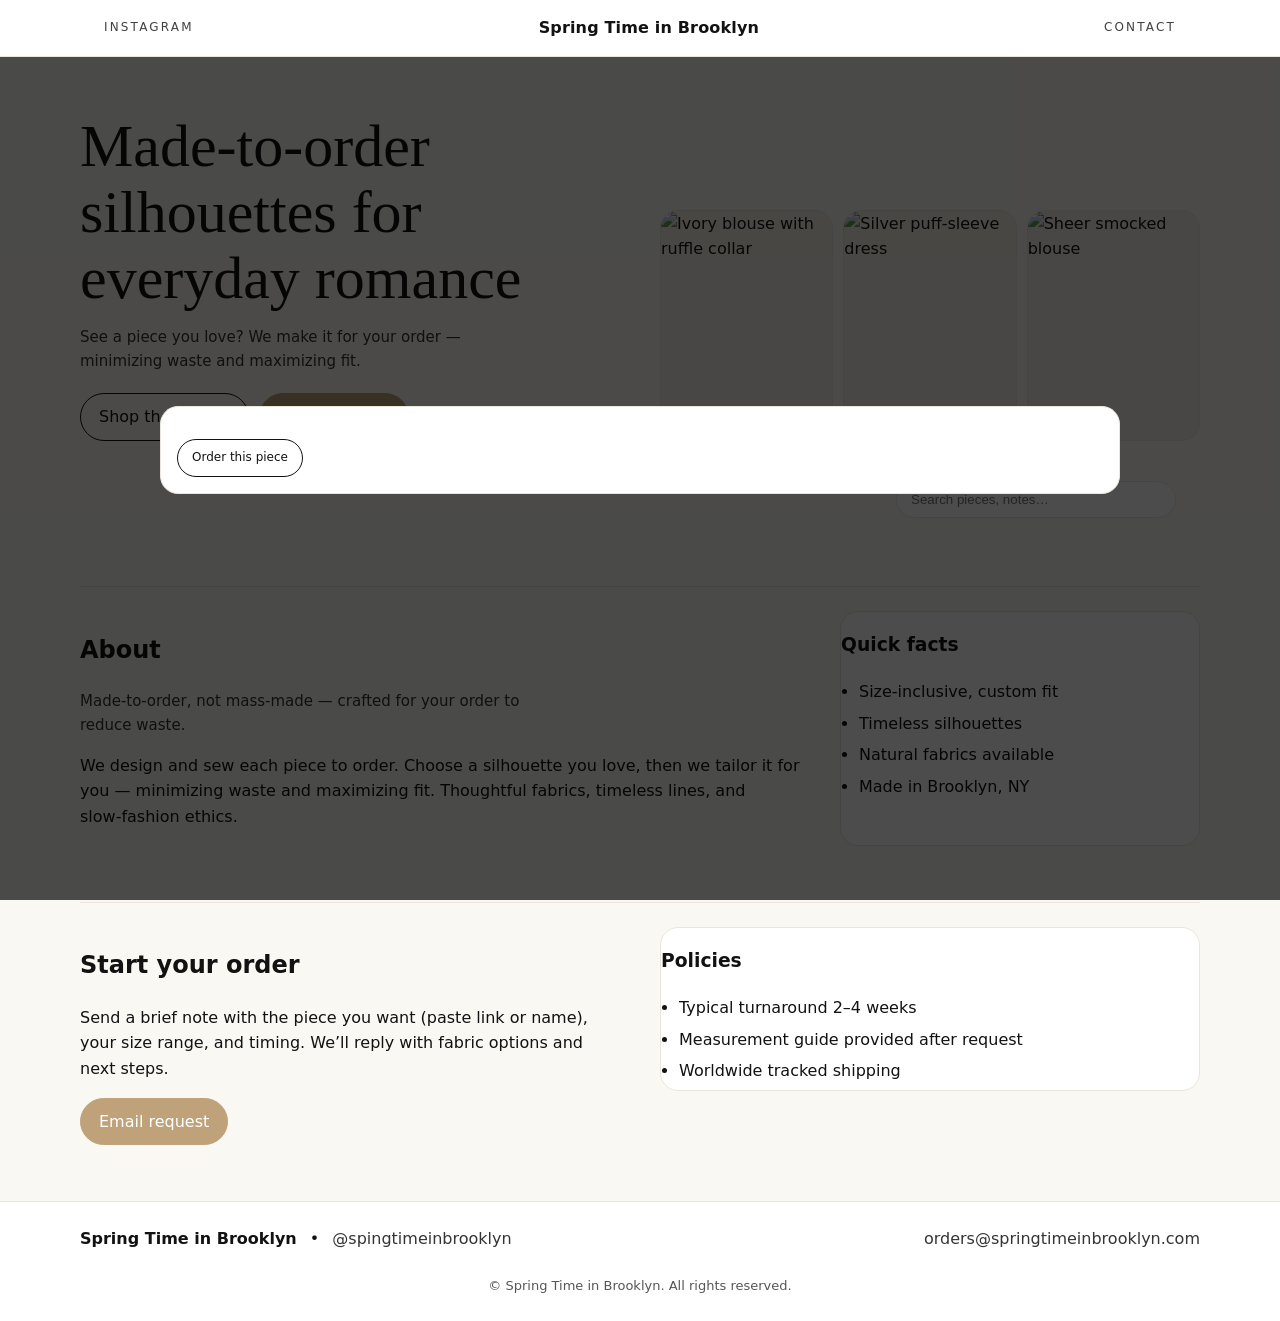
==== index.html @ 0b436e6e "Rename index-2.html to index.html" ====
<!DOCTYPE html>
<html lang="en">
<head>
  <meta charset="utf-8" />
  <meta name="viewport" content="width=device-width, initial-scale=1" />
  <title>Spring Time in Brooklyn — Made‑to‑Order</title>
  <meta name="description" content="Made‑to‑order, not mass‑made — crafted for your order to reduce waste." />
  <meta property="og:title" content="Spring Time in Brooklyn — Made‑to‑Order" />
  <meta property="og:description" content="See a piece you love? We make it for your order — minimizing waste and maximizing fit." />
  <meta property="og:type" content="website" />
  <link rel="stylesheet" href="styles.css" />
  <link rel="preload" as="image" href="images/Facetune_05-04-2024-14-58-35_VSCO.JPG" />
</head>
<body>
  <a class="skip-link" href="#main">Skip to content</a>

  <!-- Top/Nav -->
  <header class="topbar">
    <div class="container nav">
      <a class="nav-link" href="https://www.instagram.com/spingtimeinbrooklyn/" target="_blank" rel="noreferrer">Instagram</a>
      <div class="brand">Spring Time in Brooklyn</div>
      <a class="nav-link" href="mailto:orders@springtimeinbrooklyn.com">Contact</a>
    </div>
  </header>

  <!-- Hero -->
  <section class="container hero" id="top">
    <div class="hero-grid">
      <div class="hero-copy">
        <h1 class="headline">Made‑to‑order silhouettes for everyday romance</h1>
        <p class="lead">See a piece you love? We make it for your order — minimizing waste and maximizing fit.</p>
        <div class="cta-row">
          <a href="#gallery" class="btn btn-outline">Shop the gallery</a>
          <a href="#order" class="btn btn-accent">Start an order</a>
        </div>
      </div>
      <div class="hero-collage">
        <div class="tile"><img src="images/Facetune_05-04-2024-14-58-35_VSCO.JPG" alt="Ivory blouse with ruffle collar" /></div>
        <div class="tile"><img src="images/IMG_9564.jpeg" alt="Silver puff‑sleeve dress" /></div>
        <div class="tile"><img src="images/IMG_9577.jpeg" alt="Sheer smocked blouse" /></div>
      </div>
    </div>
  </section>

  <!-- Filters / Search -->
  <section class="container controls">
    <div class="filters" role="tablist" aria-label="Filter by tag">
      <!-- Buttons are created by JS based on tags -->
    </div>
    <label class="search">
      <span class="sr-only">Search</span>
      <input id="searchInput" type="search" placeholder="Search pieces, notes…" />
    </label>
  </section>

  <!-- Gallery -->
  <main id="main" class="container gallery" aria-live="polite">
    <!-- Cards are populated by JS from the POSTS array -->
  </main>

  <!-- About -->
  <section class="container about" id="about">
    <div class="about-grid">
      <div>
        <h2>About</h2>
        <p class="lead">Made‑to‑order, not mass‑made — crafted for your order to reduce waste.</p>
        <p>We design and sew each piece to order. Choose a silhouette you love, then we tailor it for you — minimizing waste and maximizing fit. Thoughtful fabrics, timeless lines, and slow‑fashion ethics.</p>
      </div>
      <aside class="card facts">
        <h3>Quick facts</h3>
        <ul>
          <li>Size‑inclusive, custom fit</li>
          <li>Timeless silhouettes</li>
          <li>Natural fabrics available</li>
          <li>Made in Brooklyn, NY</li>
        </ul>
      </aside>
    </div>
  </section>

  <!-- Order -->
  <section class="container order" id="order">
    <div class="order-grid">
      <div>
        <h2>Start your order</h2>
        <p>Send a brief note with the piece you want (paste link or name), your size range, and timing. We’ll reply with fabric options and next steps.</p>
        <a class="btn btn-accent" href="mailto:orders@springtimeinbrooklyn.com?subject=Made-to-order%20request">Email request</a>
      </div>
      <aside class="card">
        <h3>Policies</h3>
        <ul>
          <li>Typical turnaround 2–4 weeks</li>
          <li>Measurement guide provided after request</li>
          <li>Worldwide tracked shipping</li>
        </ul>
      </aside>
    </div>
  </section>

  <footer class="footer">
    <div class="container foot">
      <div>
        <strong>Spring Time in Brooklyn</strong>
        <span class="dot">•</span>
        <a href="https://www.instagram.com/spingtimeinbrooklyn/" target="_blank" rel="noreferrer">@spingtimeinbrooklyn</a>
      </div>
      <a href="mailto:orders@springtimeinbrooklyn.com">orders@springtimeinbrooklyn.com</a>
    </div>
    <div class="copyright">© <span id="year"></span> Spring Time in Brooklyn. All rights reserved.</div>
  </footer>

  <!-- Lightbox -->
  <div id="lightbox" class="lightbox" aria-modal="true" role="dialog" hidden>
    <div class="lightbox-content" role="document">
      <button class="close" aria-label="Close">×</button>
      <img id="lightboxImg" alt="" />
      <div class="lightbox-caption">
        <p id="lightboxTitle"></p>
        <p id="lightboxText" class="muted"></p>
        <a href="#order" class="btn btn-outline small">Order this piece</a>
      </div>
    </div>
  </div>

  <script>
  // ---------- Data (paths assume /images in your repo root) ----------
  const POSTS = [
    { src: "images/Facetune_05-04-2024-14-58-35_VSCO.JPG", alt: "Ivory blouse with ruffle collar", caption: "Antique buttons, smocked cuffs.", tags: ["tops","ivory"] },
    { src: "images/Facetune_05-04-2024-14-59-26_VSCO.JPG", alt: "Ivory blouse — front view", caption: "Clean front, gentle A‑line.", tags: ["tops","ivory"] },
    { src: "images/Facetune_05-04-2024-15-00-48_VSCO.JPG", alt: "Ivory blouse lifestyle", caption: "Everyday wearable romance.", tags: ["tops","lifestyle"] },
    { src: "images/Facetune_05-04-2024-15-02-07_VSCO.JPG", alt: "Ivory blouse alt pose", caption: "Soft structure, ruffle collar.", tags: ["tops","ivory"] },
    { src: "images/IMG_9564.jpeg", alt: "Silver puff‑sleeve dress", caption: "Liquid‑silver midi, ruffle hem.", tags: ["dresses","silver"] },
    { src: "images/IMG_9570.jpeg", alt: "White zip‑front day dress", caption: "Pockets, structured waist.", tags: ["dresses","white"] },
    { src: "images/IMG_9574.jpeg", alt: "Black day dress", caption: "Gold zipper, shirred waist.", tags: ["dresses","black"] },
    { src: "images/IMG_9577.jpeg", alt: "Sheer smocked blouse", caption: "Blush, airy sleeves, ribbon tie.", tags: ["tops","blush"] }
  ];

  // ---------- Utilities ----------
  const $ = (sel, ctx=document) => ctx.querySelector(sel);
  const $$ = (sel, ctx=document) => Array.from(ctx.querySelectorAll(sel));
  const yearEl = $("#year"); yearEl.textContent = new Date().getFullYear();

  function uniqueTags(items){
    const s = new Set(); items.forEach(p => (p.tags||[]).forEach(t => s.add(t)));
    return ["all", ...Array.from(s)];
  }

  // ---------- Filters & Search ----------
  const filtersEl = $(".filters");
  const searchInput = $("#searchInput");
  let activeTag = "all";

  function renderFilters(){
    filtersEl.innerHTML = "";
    uniqueTags(POSTS).forEach(tag => {
      const btn = document.createElement("button");
      btn.className = "chip";
      btn.textContent = tag;
      btn.setAttribute("role","tab");
      btn.setAttribute("aria-selected", tag === activeTag ? "true" : "false");
      btn.addEventListener("click", () => {
        activeTag = tag;
        renderFilters();
        renderGallery();
      });
      filtersEl.appendChild(btn);
    });
  }

  // ---------- Gallery ----------
  const galleryEl = $(".gallery");

  function matchesQuery(post, q){
    if(!q) return true;
    const t = q.toLowerCase();
    return (post.alt||\"\").toLowerCase().includes(t)
      || (post.caption||\"\").toLowerCase().includes(t)
      || (post.tags||[]).some(tag => tag.toLowerCase().includes(t));
  }

  function renderGallery(){
    const q = searchInput.value.trim();
    const items = POSTS.filter(p => (activeTag === "all" || (p.tags||[]).includes(activeTag)) && matchesQuery(p, q));

    galleryEl.innerHTML = items.map((p, i) => `
      <article class="card product">
        <button class="media" data-index="${i}" aria-label="${p.alt.replace(/\"/g, '&quot;')}">
          <div class="badge">Made‑to‑order</div>
          <img src="${p.src}" alt="${p.alt.replace(/\"/g, '&quot;')}" loading="lazy" />
        </button>
        <div class="meta">
          <h3 class="title">${p.alt}</h3>
          ${p.caption ? `<p class="muted">${p.caption}</p>` : ""}
          <a class="btn btn-accent small" href="#order">Order this piece</a>
        </div>
      </article>
    `).join("");

    // Lightbox bindings
    $$(".media", galleryEl).forEach(btn => {
      btn.addEventListener("click", () => openLightbox(items[+btn.dataset.index]));
    });
  }

  searchInput.addEventListener("input", renderGallery);

  // ---------- Lightbox ----------
  const lightbox = $("#lightbox");
  const closeBtn = $(".close", lightbox);
  const lightImg = $("#lightboxImg");
  const lightTitle = $("#lightboxTitle");
  const lightText = $("#lightboxText");

  function openLightbox(item){
    lightImg.src = item.src;
    lightImg.alt = item.alt || "";
    lightTitle.textContent = item.alt || "";
    lightText.textContent = item.caption || "";
    lightbox.hidden = false;
    document.body.style.overflow = "hidden";
  }
  function closeLightbox(){
    lightbox.hidden = true;
    document.body.style.overflow = "";
  }
  closeBtn.addEventListener("click", closeLightbox);
  lightbox.addEventListener("click", (e) => { if(e.target === lightbox) closeLightbox(); });
  document.addEventListener("keydown", (e) => { if(e.key === "Escape" && !lightbox.hidden) closeLightbox(); });

  // Init
  renderFilters();
  renderGallery();
  </script>
</body>
</html>
---- styles.css ----
/* Spring Time in Brooklyn — GitHub Pages styles
   Inspired by Reformation / Faithfull: airy cream, hairline borders, editorial type.
*/

:root{
  --bg: #FAF8F3;
  --surface: #FFFFFF;
  --text: #121212;
  --muted: #565656;
  --hairline: #EAE6DE;
  --accent: #BFA27A;
  --radius: 18px;
}

* { box-sizing: border-box; }
html, body { margin: 0; padding: 0; }
body {
  background: var(--bg);
  color: var(--text);
  font-family: ui-sans-serif, system-ui, -apple-system, Segoe UI, Roboto, Helvetica, Arial, "Apple Color Emoji","Segoe UI Emoji";
  line-height: 1.6;
}

.container { max-width: 1120px; margin: 0 auto; padding: 0 24px; }

.skip-link {
  position: absolute; left: -9999px; top: auto; width: 1px; height: 1px; overflow: hidden;
}
.skip-link:focus { position: static; width: auto; height: auto; padding: 8px; background:#000; color:#fff; }

.topbar { background: var(--surface); border-bottom: 1px solid var(--hairline); position: sticky; top: 0; z-index: 10; }
.nav { height: 56px; display:flex; align-items:center; justify-content:space-between; }
.nav-link { text-transform: uppercase; letter-spacing: .18em; font-size: 12px; opacity: .8; text-decoration: none; color: var(--text); }
.nav-link:hover { opacity: 1; }
.brand { font-weight: 600; font-size: 16px; letter-spacing: .01em; }

.hero { padding: 56px 0 40px; }
.hero-grid { display: grid; grid-template-columns: 1fr; gap: 24px; align-items: end; }
@media (min-width: 900px){
  .hero-grid { grid-template-columns: 1fr 1fr; gap: 40px; }
}
.headline { font-family: Georgia, "Times New Roman", serif; font-weight: 500; font-size: 44px; line-height: 1.1; margin: 0; }
@media (min-width: 900px){ .headline { font-size: 60px; } }
.lead { font-size: 15px; opacity: .85; margin: 14px 0 0; max-width: 48ch; }

.cta-row { display:flex; flex-wrap:wrap; gap: 10px; margin-top: 20px; }
.btn { display:inline-flex; align-items:center; justify-content:center; gap:8px; border-radius: 999px; padding: 10px 18px; text-decoration:none; border:1px solid transparent; }
.btn-outline { border-color: var(--text); color: var(--text); }
.btn-outline:hover { opacity: .85; }
.btn-accent { background: var(--accent); color: #fff; border-color: var(--accent); }
.btn-accent:hover { filter: brightness(0.95); }
.small { padding: 8px 14px; font-size: 12px; }

.hero-collage { display:grid; grid-template-columns: repeat(3, 1fr); gap: 10px; }
.tile { aspect-ratio: 3 / 4; border: 1px solid var(--hairline); border-radius: var(--radius); overflow:hidden; background:#F3EFE6; }
.tile img { width:100%; height:100%; object-fit:cover; display:block; }

.controls { display:flex; align-items:center; justify-content:space-between; gap:16px; padding-bottom: 12px; }
.filters { display:flex; gap:8px; flex-wrap:wrap; }
.chip { border:1px solid var(--hairline); border-radius:999px; background:var(--surface); padding:8px 14px; font-size:11px; text-transform:uppercase; letter-spacing:.18em; opacity:.7; }
.chip[aria-selected="true"], .chip:hover { opacity:1; }

.search input { border:1px solid var(--hairline); border-radius:999px; background:var(--surface); padding:10px 14px; width:280px; }

.gallery { display:grid; grid-template-columns: 1fr; gap: 18px; padding-bottom: 56px; }
@media (min-width: 700px){ .gallery { grid-template-columns: repeat(2, 1fr); } }
@media (min-width: 1024px){ .gallery { grid-template-columns: repeat(3, 1fr); } }

.card { background: var(--surface); border:1px solid var(--hairline); border-radius: var(--radius); overflow:hidden; }
.product .media { width:100%; padding:0; border:0; background:none; cursor:pointer; position:relative; }
.product .media img { width:100%; height: auto; display:block; aspect-ratio: 3/4; object-fit: cover; transition: transform .3s ease; }
.product .media:hover img { transform: scale(1.03); }
.badge { position:absolute; left:10px; top:10px; font-size:11px; text-transform:uppercase; letter-spacing:.18em; background: rgba(255,255,255,.7); backdrop-filter: blur(6px); padding:4px 8px; border-radius:999px; border:1px solid var(--hairline); }
.meta { padding: 12px 14px 16px; }
.title { font-size: 15px; margin: 0 0 4px; }
.muted { color: var(--muted); margin: 0 0 8px; }

.about { padding: 24px 0 56px; border-top:1px solid var(--hairline); }
.about-grid { display:grid; grid-template-columns: 1fr; gap: 24px; }
@media (min-width: 900px){ .about-grid { grid-template-columns: 2fr 1fr; gap: 40px; } }

.order { padding: 24px 0 56px; border-top:1px solid var(--hairline); }
.order-grid { display:grid; grid-template-columns: 1fr; gap: 24px; align-items:start; }
@media (min-width: 900px){ .order-grid { grid-template-columns: 1fr 1fr; gap: 40px; } }

.facts ul, .order ul { padding-left: 18px; margin: 0; }
.facts li, .order li { margin: 6px 0; }

.footer { border-top:1px solid var(--hairline); background: var(--surface); }
.foot { display:flex; align-items:center; justify-content:space-between; gap:16px; padding: 24px 0; }
.foot a { color: var(--text); text-decoration: none; opacity: .85; }
.foot a:hover { opacity: 1; }
.dot { margin: 0 8px; }

.copyright { text-align:center; font-size: 13px; color: var(--muted); padding-bottom: 24px; }

/* Lightbox */
.lightbox { position: fixed; inset: 0; display:flex; align-items:center; justify-content:center; background: rgba(0,0,0,.7); padding: 16px; }
.lightbox-content { max-width: 960px; width: 100%; background: var(--surface); border-radius: var(--radius); overflow:hidden; border:1px solid var(--hairline); }
.lightbox .close { position:absolute; top: 10px; right: 16px; background:none; border:0; color:#fff; font-size: 28px; cursor:pointer; }
.lightbox img { width:100%; height:auto; max-height: 70vh; object-fit: contain; display:block; }
.lightbox-caption { padding: 16px; }
.sr-only { position:absolute; width:1px; height:1px; padding:0; margin:-1px; overflow:hidden; clip:rect(0,0,0,0); border:0; }
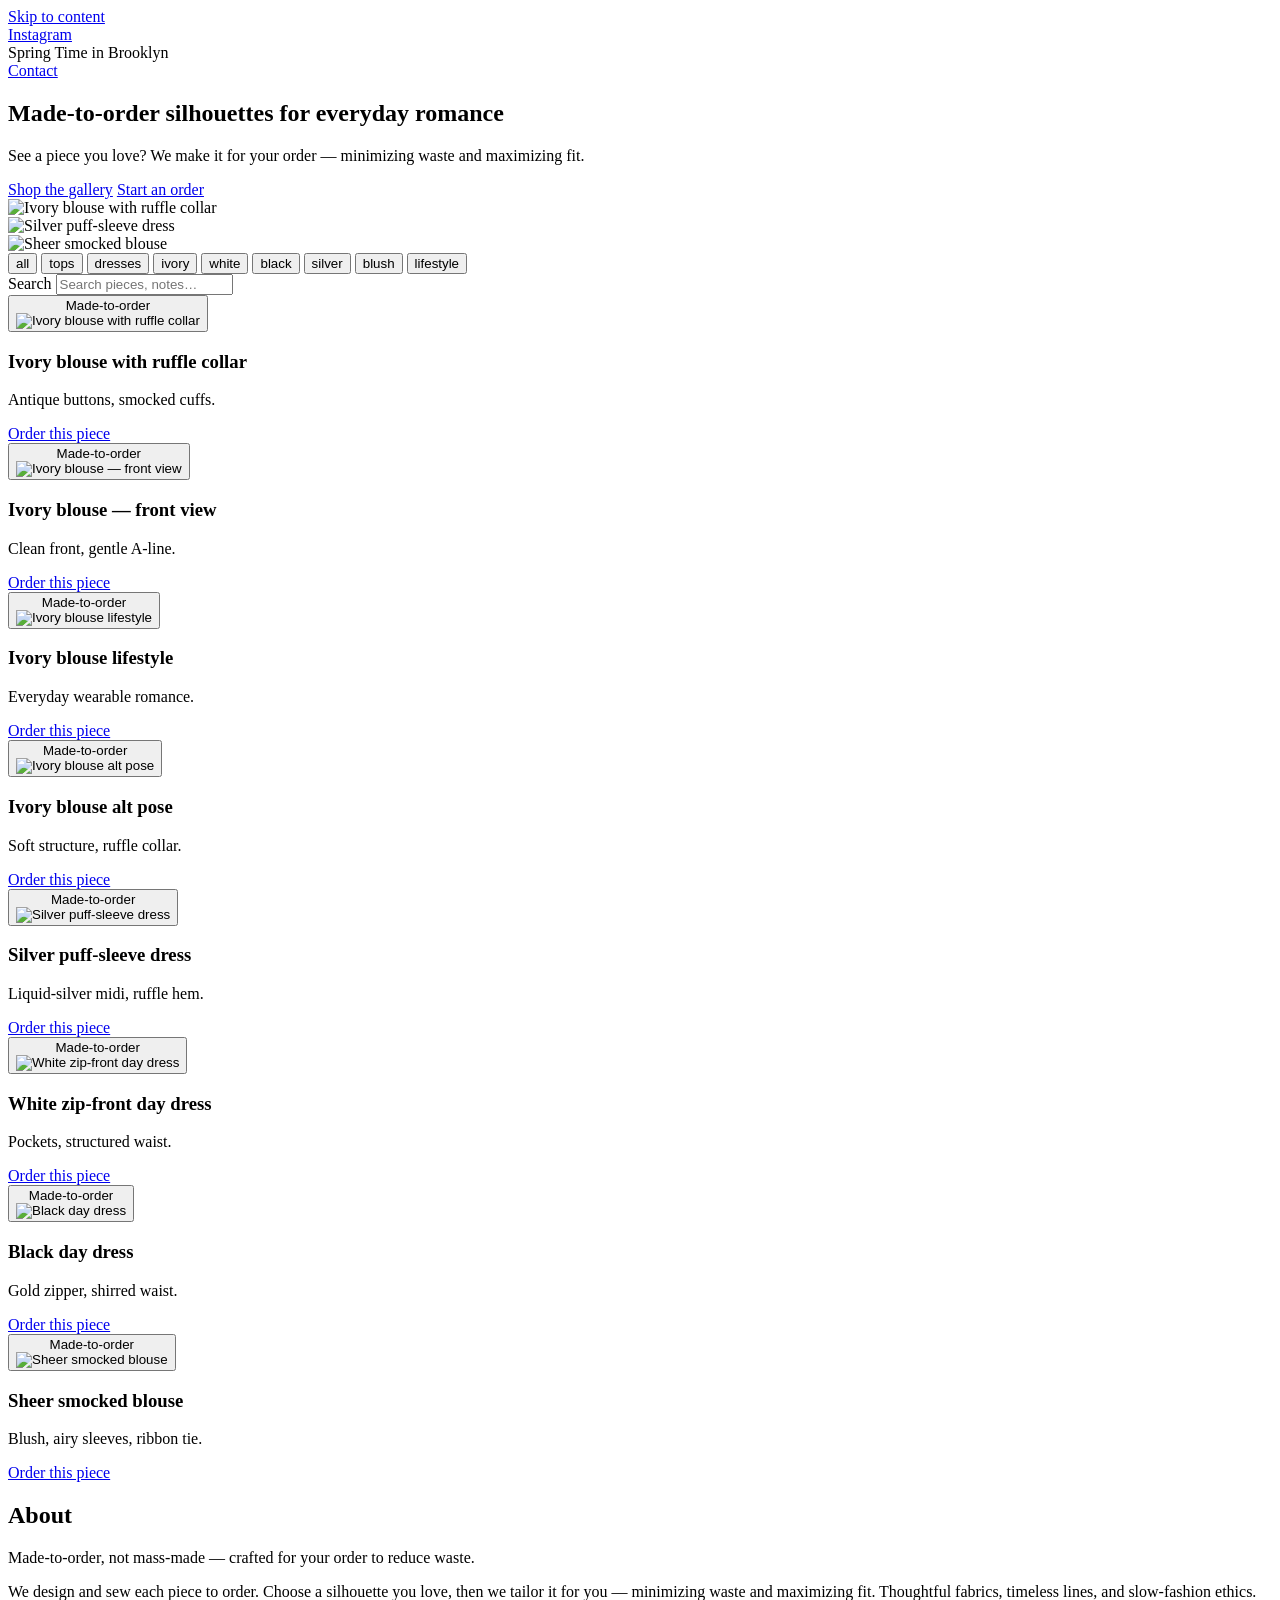
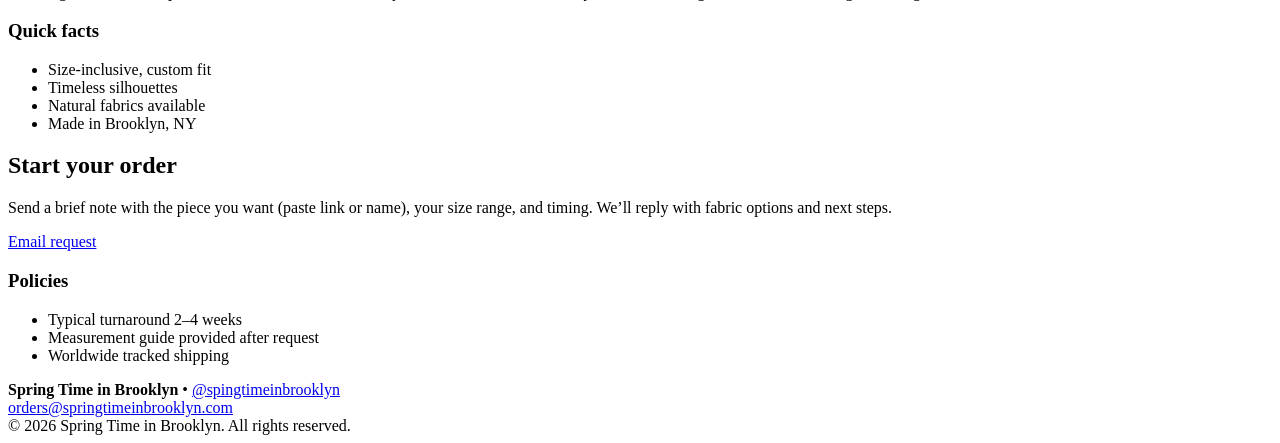
==== commit e762b5eb: "Rename index-3.html to index.html" ====
--- a/index.html
+++ b/index.html
@@ -3,9 +3,9 @@
 <head>
   <meta charset="utf-8" />
   <meta name="viewport" content="width=device-width, initial-scale=1" />
-  <title>Spring Time in Brooklyn — Made‑to‑Order</title>
-  <meta name="description" content="Made‑to‑order, not mass‑made — crafted for your order to reduce waste." />
-  <meta property="og:title" content="Spring Time in Brooklyn — Made‑to‑Order" />
+  <title>Spring Time in Brooklyn — Made-to-Order</title>
+  <meta name="description" content="Made-to-order, not mass-made — crafted for your order to reduce waste." />
+  <meta property="og:title" content="Spring Time in Brooklyn — Made-to-Order" />
   <meta property="og:description" content="See a piece you love? We make it for your order — minimizing waste and maximizing fit." />
   <meta property="og:type" content="website" />
   <link rel="stylesheet" href="styles.css" />
@@ -27,7 +27,7 @@
   <section class="container hero" id="top">
     <div class="hero-grid">
       <div class="hero-copy">
-        <h1 class="headline">Made‑to‑order silhouettes for everyday romance</h1>
+        <h1 class="headline">Made-to-order silhouettes for everyday romance</h1>
         <p class="lead">See a piece you love? We make it for your order — minimizing waste and maximizing fit.</p>
         <div class="cta-row">
           <a href="#gallery" class="btn btn-outline">Shop the gallery</a>
@@ -36,7 +36,7 @@
       </div>
       <div class="hero-collage">
         <div class="tile"><img src="images/Facetune_05-04-2024-14-58-35_VSCO.JPG" alt="Ivory blouse with ruffle collar" /></div>
-        <div class="tile"><img src="images/IMG_9564.jpeg" alt="Silver puff‑sleeve dress" /></div>
+        <div class="tile"><img src="images/IMG_9564.jpeg" alt="Silver puff-sleeve dress" /></div>
         <div class="tile"><img src="images/IMG_9577.jpeg" alt="Sheer smocked blouse" /></div>
       </div>
     </div>
@@ -45,7 +45,15 @@
   <!-- Filters / Search -->
   <section class="container controls">
     <div class="filters" role="tablist" aria-label="Filter by tag">
-      <!-- Buttons are created by JS based on tags -->
+      <button class="chip" data-tag="all" aria-selected="true">all</button>
+      <button class="chip" data-tag="tops">tops</button>
+      <button class="chip" data-tag="dresses">dresses</button>
+      <button class="chip" data-tag="ivory">ivory</button>
+      <button class="chip" data-tag="white">white</button>
+      <button class="chip" data-tag="black">black</button>
+      <button class="chip" data-tag="silver">silver</button>
+      <button class="chip" data-tag="blush">blush</button>
+      <button class="chip" data-tag="lifestyle">lifestyle</button>
     </div>
     <label class="search">
       <span class="sr-only">Search</span>
@@ -53,9 +61,103 @@
     </label>
   </section>
 
-  <!-- Gallery -->
+  <!-- Gallery (pre-rendered so it shows without JS) -->
   <main id="main" class="container gallery" aria-live="polite">
-    <!-- Cards are populated by JS from the POSTS array -->
+    <article class="card product" data-tags="tops ivory romantic">
+      <button class="media" data-full="images/Facetune_05-04-2024-14-58-35_VSCO.JPG" aria-label="Ivory blouse with ruffle collar">
+        <div class="badge">Made-to-order</div>
+        <img src="images/Facetune_05-04-2024-14-58-35_VSCO.JPG" alt="Ivory blouse with ruffle collar" loading="lazy" />
+      </button>
+      <div class="meta">
+        <h3 class="title">Ivory blouse with ruffle collar</h3>
+        <p class="muted">Antique buttons, smocked cuffs.</p>
+        <a class="btn btn-accent small" href="#order">Order this piece</a>
+      </div>
+    </article>
+
+    <article class="card product" data-tags="tops ivory">
+      <button class="media" data-full="images/Facetune_05-04-2024-14-59-26_VSCO.JPG" aria-label="Ivory blouse — front view">
+        <div class="badge">Made-to-order</div>
+        <img src="images/Facetune_05-04-2024-14-59-26_VSCO.JPG" alt="Ivory blouse — front view" loading="lazy" />
+      </button>
+      <div class="meta">
+        <h3 class="title">Ivory blouse — front view</h3>
+        <p class="muted">Clean front, gentle A-line.</p>
+        <a class="btn btn-accent small" href="#order">Order this piece</a>
+      </div>
+    </article>
+
+    <article class="card product" data-tags="tops lifestyle">
+      <button class="media" data-full="images/Facetune_05-04-2024-15-00-48_VSCO.JPG" aria-label="Ivory blouse lifestyle">
+        <div class="badge">Made-to-order</div>
+        <img src="images/Facetune_05-04-2024-15-00-48_VSCO.JPG" alt="Ivory blouse lifestyle" loading="lazy" />
+      </button>
+      <div class="meta">
+        <h3 class="title">Ivory blouse lifestyle</h3>
+        <p class="muted">Everyday wearable romance.</p>
+        <a class="btn btn-accent small" href="#order">Order this piece</a>
+      </div>
+    </article>
+
+    <article class="card product" data-tags="tops ivory">
+      <button class="media" data-full="images/Facetune_05-04-2024-15-02-07_VSCO.JPG" aria-label="Ivory blouse alt pose">
+        <div class="badge">Made-to-order</div>
+        <img src="images/Facetune_05-04-2024-15-02-07_VSCO.JPG" alt="Ivory blouse alt pose" loading="lazy" />
+      </button>
+      <div class="meta">
+        <h3 class="title">Ivory blouse alt pose</h3>
+        <p class="muted">Soft structure, ruffle collar.</p>
+        <a class="btn btn-accent small" href="#order">Order this piece</a>
+      </div>
+    </article>
+
+    <article class="card product" data-tags="dresses silver">
+      <button class="media" data-full="images/IMG_9564.jpeg" aria-label="Silver puff-sleeve dress">
+        <div class="badge">Made-to-order</div>
+        <img src="images/IMG_9564.jpeg" alt="Silver puff-sleeve dress" loading="lazy" />
+      </button>
+      <div class="meta">
+        <h3 class="title">Silver puff-sleeve dress</h3>
+        <p class="muted">Liquid-silver midi, ruffle hem.</p>
+        <a class="btn btn-accent small" href="#order">Order this piece</a>
+      </div>
+    </article>
+
+    <article class="card product" data-tags="dresses white">
+      <button class="media" data-full="images/IMG_9570.jpeg" aria-label="White zip-front day dress">
+        <div class="badge">Made-to-order</div>
+        <img src="images/IMG_9570.jpeg" alt="White zip-front day dress" loading="lazy" />
+      </button>
+      <div class="meta">
+        <h3 class="title">White zip-front day dress</h3>
+        <p class="muted">Pockets, structured waist.</p>
+        <a class="btn btn-accent small" href="#order">Order this piece</a>
+      </div>
+    </article>
+
+    <article class="card product" data-tags="dresses black">
+      <button class="media" data-full="images/IMG_9574.jpeg" aria-label="Black day dress">
+        <div class="badge">Made-to-order</div>
+        <img src="images/IMG_9574.jpeg" alt="Black day dress" loading="lazy" />
+      </button>
+      <div class="meta">
+        <h3 class="title">Black day dress</h3>
+        <p class="muted">Gold zipper, shirred waist.</p>
+        <a class="btn btn-accent small" href="#order">Order this piece</a>
+      </div>
+    </article>
+
+    <article class="card product" data-tags="tops blush">
+      <button class="media" data-full="images/IMG_9577.jpeg" aria-label="Sheer smocked blouse">
+        <div class="badge">Made-to-order</div>
+        <img src="images/IMG_9577.jpeg" alt="Sheer smocked blouse" loading="lazy" />
+      </button>
+      <div class="meta">
+        <h3 class="title">Sheer smocked blouse</h3>
+        <p class="muted">Blush, airy sleeves, ribbon tie.</p>
+        <a class="btn btn-accent small" href="#order">Order this piece</a>
+      </div>
+    </article>
   </main>
 
   <!-- About -->
@@ -63,13 +165,13 @@
     <div class="about-grid">
       <div>
         <h2>About</h2>
-        <p class="lead">Made‑to‑order, not mass‑made — crafted for your order to reduce waste.</p>
-        <p>We design and sew each piece to order. Choose a silhouette you love, then we tailor it for you — minimizing waste and maximizing fit. Thoughtful fabrics, timeless lines, and slow‑fashion ethics.</p>
+        <p class="lead">Made-to-order, not mass-made — crafted for your order to reduce waste.</p>
+        <p>We design and sew each piece to order. Choose a silhouette you love, then we tailor it for you — minimizing waste and maximizing fit. Thoughtful fabrics, timeless lines, and slow-fashion ethics.</p>
       </div>
       <aside class="card facts">
         <h3>Quick facts</h3>
         <ul>
-          <li>Size‑inclusive, custom fit</li>
+          <li>Size-inclusive, custom fit</li>
           <li>Timeless silhouettes</li>
           <li>Natural fabrics available</li>
           <li>Made in Brooklyn, NY</li>
@@ -123,113 +225,65 @@
   </div>
 
   <script>
-  // ---------- Data (paths assume /images in your repo root) ----------
-  const POSTS = [
-    { src: "images/Facetune_05-04-2024-14-58-35_VSCO.JPG", alt: "Ivory blouse with ruffle collar", caption: "Antique buttons, smocked cuffs.", tags: ["tops","ivory"] },
-    { src: "images/Facetune_05-04-2024-14-59-26_VSCO.JPG", alt: "Ivory blouse — front view", caption: "Clean front, gentle A‑line.", tags: ["tops","ivory"] },
-    { src: "images/Facetune_05-04-2024-15-00-48_VSCO.JPG", alt: "Ivory blouse lifestyle", caption: "Everyday wearable romance.", tags: ["tops","lifestyle"] },
-    { src: "images/Facetune_05-04-2024-15-02-07_VSCO.JPG", alt: "Ivory blouse alt pose", caption: "Soft structure, ruffle collar.", tags: ["tops","ivory"] },
-    { src: "images/IMG_9564.jpeg", alt: "Silver puff‑sleeve dress", caption: "Liquid‑silver midi, ruffle hem.", tags: ["dresses","silver"] },
-    { src: "images/IMG_9570.jpeg", alt: "White zip‑front day dress", caption: "Pockets, structured waist.", tags: ["dresses","white"] },
-    { src: "images/IMG_9574.jpeg", alt: "Black day dress", caption: "Gold zipper, shirred waist.", tags: ["dresses","black"] },
-    { src: "images/IMG_9577.jpeg", alt: "Sheer smocked blouse", caption: "Blush, airy sleeves, ribbon tie.", tags: ["tops","blush"] }
-  ];
-
-  // ---------- Utilities ----------
-  const $ = (sel, ctx=document) => ctx.querySelector(sel);
-  const $$ = (sel, ctx=document) => Array.from(ctx.querySelectorAll(sel));
-  const yearEl = $("#year"); yearEl.textContent = new Date().getFullYear();
-
-  function uniqueTags(items){
-    const s = new Set(); items.forEach(p => (p.tags||[]).forEach(t => s.add(t)));
-    return ["all", ...Array.from(s)];
-  }
-
-  // ---------- Filters & Search ----------
-  const filtersEl = $(".filters");
-  const searchInput = $("#searchInput");
-  let activeTag = "all";
-
-  function renderFilters(){
-    filtersEl.innerHTML = "";
-    uniqueTags(POSTS).forEach(tag => {
-      const btn = document.createElement("button");
-      btn.className = "chip";
-      btn.textContent = tag;
-      btn.setAttribute("role","tab");
-      btn.setAttribute("aria-selected", tag === activeTag ? "true" : "false");
-      btn.addEventListener("click", () => {
-        activeTag = tag;
-        renderFilters();
-        renderGallery();
+  // Defensive JS enhancement: search/filter & lightbox.
+  (function(){
+    const $$ = (sel, ctx=document) => Array.from(ctx.querySelectorAll(sel));
+    const $ = (sel, ctx=document) => ctx.querySelector(sel);
+    const searchInput = $("#searchInput");
+    const chips = $$(".chip");
+    const cards = $$(".product");
+    let activeTag = "all";
+
+    function matchesQuery(card, q){
+      if(!q) return true;
+      const t = q.toLowerCase();
+      const title = card.querySelector('.title')?.textContent?.toLowerCase() || '';
+      const cap = card.querySelector('.muted')?.textContent?.toLowerCase() || '';
+      const tags = (card.getAttribute('data-tags') || '').toLowerCase();
+      return title.includes(t) || cap.includes(t) || tags.includes(t);
+    }
+
+    function applyFilters(){
+      const q = (searchInput && searchInput.value || '').trim();
+      cards.forEach(card => {
+        const tags = (card.getAttribute('data-tags') || '').split(/\s+/);
+        const tagOk = (activeTag === 'all') || tags.includes(activeTag);
+        const qOk = matchesQuery(card, q);
+        card.style.display = (tagOk && qOk) ? '' : 'none';
       });
-      filtersEl.appendChild(btn);
-    });
-  }
-
-  // ---------- Gallery ----------
-  const galleryEl = $(".gallery");
-
-  function matchesQuery(post, q){
-    if(!q) return true;
-    const t = q.toLowerCase();
-    return (post.alt||\"\").toLowerCase().includes(t)
-      || (post.caption||\"\").toLowerCase().includes(t)
-      || (post.tags||[]).some(tag => tag.toLowerCase().includes(t));
-  }
-
-  function renderGallery(){
-    const q = searchInput.value.trim();
-    const items = POSTS.filter(p => (activeTag === "all" || (p.tags||[]).includes(activeTag)) && matchesQuery(p, q));
-
-    galleryEl.innerHTML = items.map((p, i) => `
-      <article class="card product">
-        <button class="media" data-index="${i}" aria-label="${p.alt.replace(/\"/g, '&quot;')}">
-          <div class="badge">Made‑to‑order</div>
-          <img src="${p.src}" alt="${p.alt.replace(/\"/g, '&quot;')}" loading="lazy" />
-        </button>
-        <div class="meta">
-          <h3 class="title">${p.alt}</h3>
-          ${p.caption ? `<p class="muted">${p.caption}</p>` : ""}
-          <a class="btn btn-accent small" href="#order">Order this piece</a>
-        </div>
-      </article>
-    `).join("");
-
-    // Lightbox bindings
-    $$(".media", galleryEl).forEach(btn => {
-      btn.addEventListener("click", () => openLightbox(items[+btn.dataset.index]));
-    });
-  }
-
-  searchInput.addEventListener("input", renderGallery);
-
-  // ---------- Lightbox ----------
-  const lightbox = $("#lightbox");
-  const closeBtn = $(".close", lightbox);
-  const lightImg = $("#lightboxImg");
-  const lightTitle = $("#lightboxTitle");
-  const lightText = $("#lightboxText");
-
-  function openLightbox(item){
-    lightImg.src = item.src;
-    lightImg.alt = item.alt || "";
-    lightTitle.textContent = item.alt || "";
-    lightText.textContent = item.caption || "";
-    lightbox.hidden = false;
-    document.body.style.overflow = "hidden";
-  }
-  function closeLightbox(){
-    lightbox.hidden = true;
-    document.body.style.overflow = "";
-  }
-  closeBtn.addEventListener("click", closeLightbox);
-  lightbox.addEventListener("click", (e) => { if(e.target === lightbox) closeLightbox(); });
-  document.addEventListener("keydown", (e) => { if(e.key === "Escape" && !lightbox.hidden) closeLightbox(); });
-
-  // Init
-  renderFilters();
-  renderGallery();
+      chips.forEach(c => c.setAttribute('aria-selected', c.dataset.tag === activeTag ? 'true' : 'false'));
+    }
+
+    chips.forEach(c => c.addEventListener('click', () => { activeTag = c.dataset.tag; applyFilters(); }));
+    if (searchInput) searchInput.addEventListener('input', applyFilters);
+
+    // Lightbox
+    const lb = $("#lightbox");
+    const lbImg = $("#lightboxImg");
+    const lbTitle = $("#lightboxTitle");
+    const lbText = $("#lightboxText");
+    const lbClose = lb?.querySelector('.close');
+
+    function openLB(btn){
+      if(!lb) return;
+      const card = btn.closest('.product');
+      const img = btn.querySelector('img');
+      lbImg.src = btn.getAttribute('data-full') || img?.src || '';
+      lbImg.alt = img?.alt || '';
+      lbTitle.textContent = card?.querySelector('.title')?.textContent || '';
+      lbText.textContent = card?.querySelector('.muted')?.textContent || '';
+      lb.hidden = false; document.body.style.overflow = 'hidden';
+    }
+    function closeLB(){ if(!lb) return; lb.hidden = true; document.body.style.overflow = ''; }
+
+    $$(".media").forEach(btn => btn.addEventListener('click', () => openLB(btn)));
+    if (lbClose) lbClose.addEventListener('click', closeLB);
+    if (lb) lb.addEventListener('click', (e) => { if(e.target === lb) closeLB(); });
+    document.addEventListener('keydown', (e) => { if(e.key === 'Escape' && lb && !lb.hidden) closeLB(); });
+
+    applyFilters();
+    const yearEl = document.getElementById("year"); if(yearEl) yearEl.textContent = new Date().getFullYear();
+  })();
   </script>
 </body>
 </html>
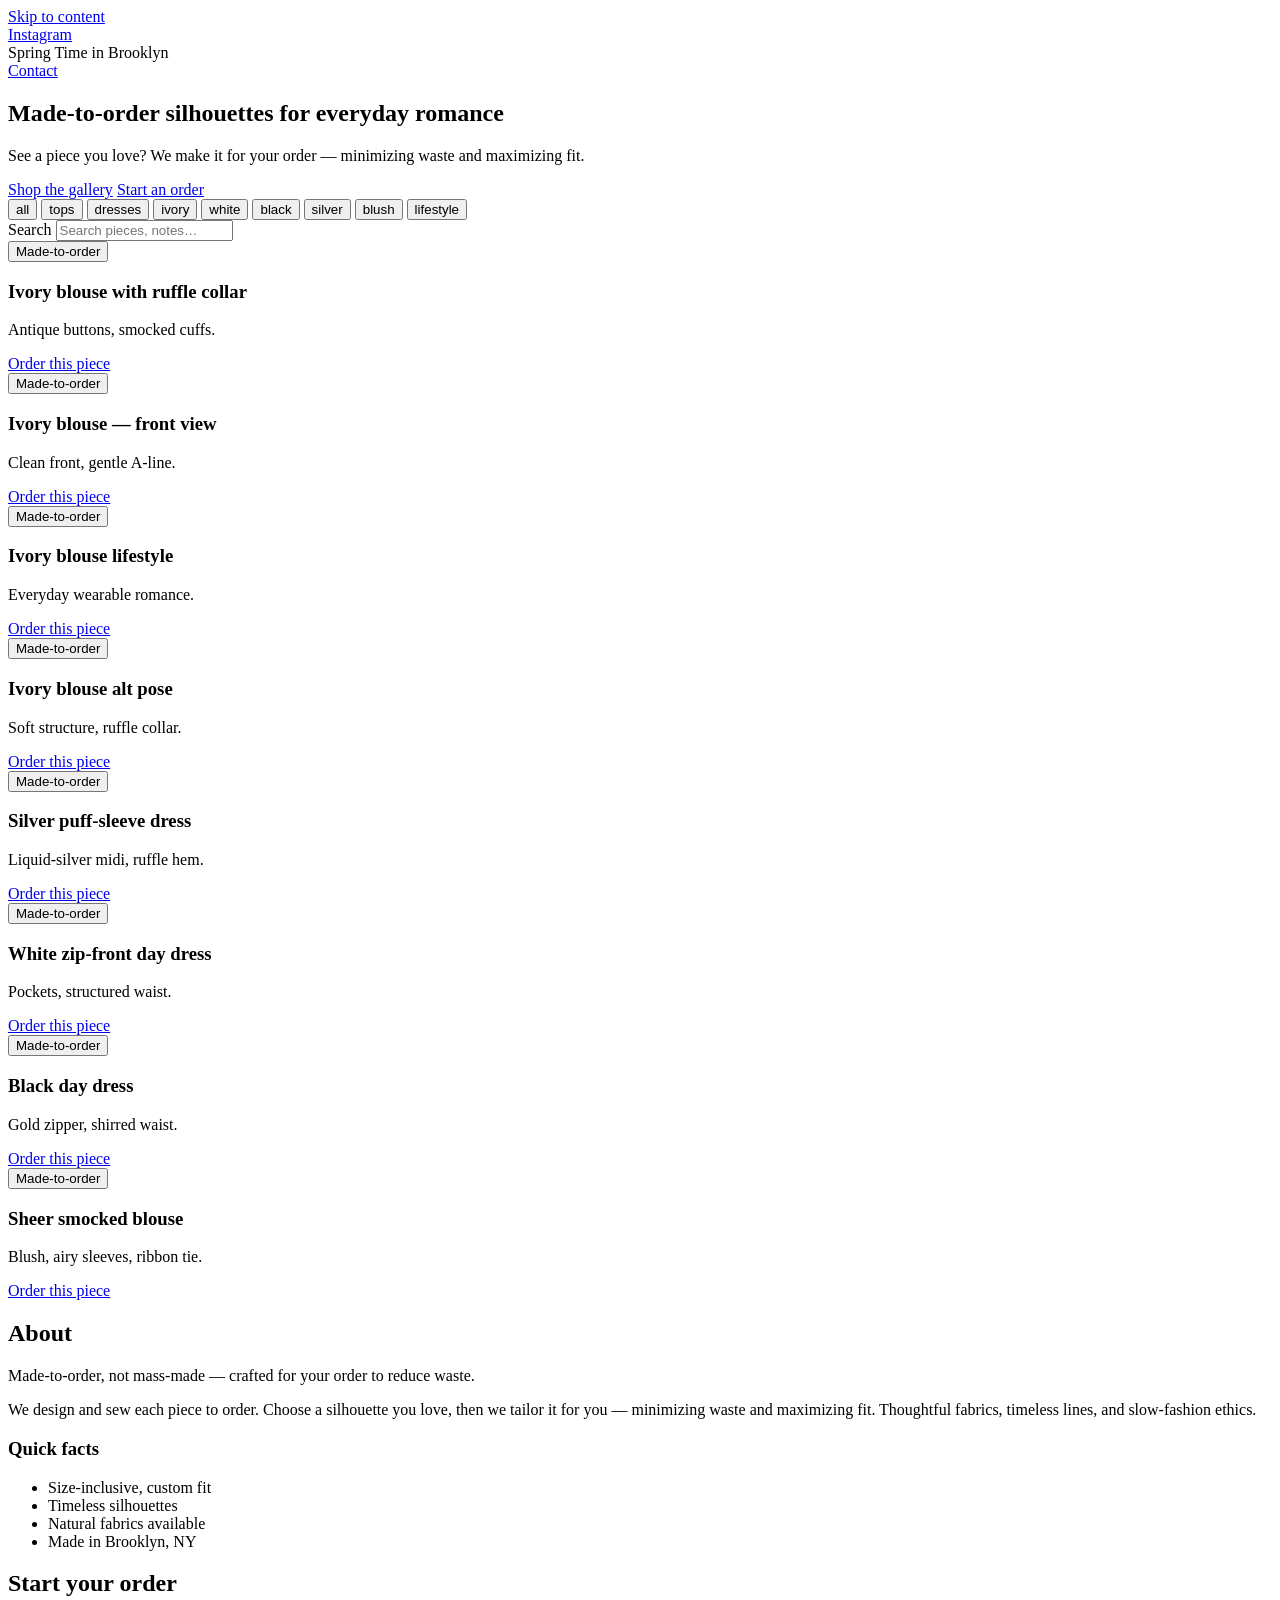
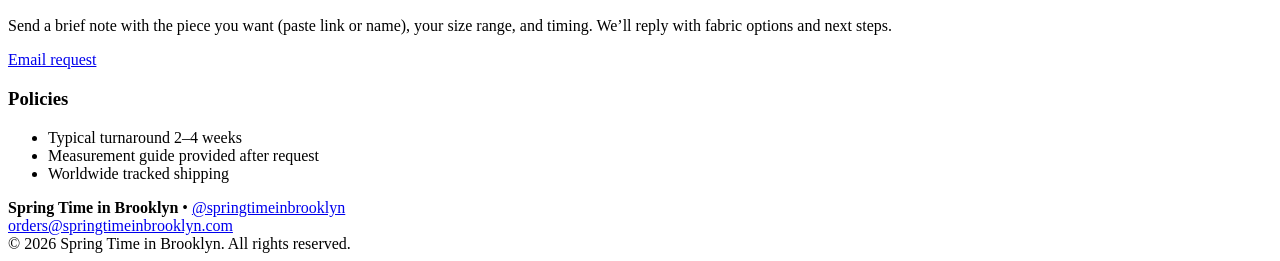
==== commit 0f4281a2: "Add files via upload" ====
--- a/index.html
+++ b/index.html
@@ -9,7 +9,6 @@
   <meta property="og:description" content="See a piece you love? We make it for your order — minimizing waste and maximizing fit." />
   <meta property="og:type" content="website" />
   <link rel="stylesheet" href="styles.css" />
-  <link rel="preload" as="image" href="images/Facetune_05-04-2024-14-58-35_VSCO.JPG" />
 </head>
 <body>
   <a class="skip-link" href="#main">Skip to content</a>
@@ -17,7 +16,7 @@
   <!-- Top/Nav -->
   <header class="topbar">
     <div class="container nav">
-      <a class="nav-link" href="https://www.instagram.com/spingtimeinbrooklyn/" target="_blank" rel="noreferrer">Instagram</a>
+      <a class="nav-link" href="https://www.instagram.com/springtimeinbrooklyn/" target="_blank" rel="noreferrer">Instagram</a>
       <div class="brand">Spring Time in Brooklyn</div>
       <a class="nav-link" href="mailto:orders@springtimeinbrooklyn.com">Contact</a>
     </div>
@@ -35,9 +34,9 @@
         </div>
       </div>
       <div class="hero-collage">
-        <div class="tile"><img src="images/Facetune_05-04-2024-14-58-35_VSCO.JPG" alt="Ivory blouse with ruffle collar" /></div>
-        <div class="tile"><img src="images/IMG_9564.jpeg" alt="Silver puff-sleeve dress" /></div>
-        <div class="tile"><img src="images/IMG_9577.jpeg" alt="Sheer smocked blouse" /></div>
+        <div class="tile img-1" aria-hidden="true"></div>
+        <div class="tile img-5" aria-hidden="true"></div>
+        <div class="tile img-8" aria-hidden="true"></div>
       </div>
     </div>
   </section>
@@ -61,12 +60,12 @@
     </label>
   </section>
 
-  <!-- Gallery (pre-rendered so it shows without JS) -->
+  <!-- Gallery (pre-rendered; images via CSS classes) -->
   <main id="main" class="container gallery" aria-live="polite">
     <article class="card product" data-tags="tops ivory romantic">
-      <button class="media" data-full="images/Facetune_05-04-2024-14-58-35_VSCO.JPG" aria-label="Ivory blouse with ruffle collar">
-        <div class="badge">Made-to-order</div>
-        <img src="images/Facetune_05-04-2024-14-58-35_VSCO.JPG" alt="Ivory blouse with ruffle collar" loading="lazy" />
+      <button class="media" data-index="1" aria-label="Ivory blouse with ruffle collar">
+        <div class="badge">Made-to-order</div>
+        <div class="photo img-1"></div>
       </button>
       <div class="meta">
         <h3 class="title">Ivory blouse with ruffle collar</h3>
@@ -76,9 +75,9 @@
     </article>
 
     <article class="card product" data-tags="tops ivory">
-      <button class="media" data-full="images/Facetune_05-04-2024-14-59-26_VSCO.JPG" aria-label="Ivory blouse — front view">
-        <div class="badge">Made-to-order</div>
-        <img src="images/Facetune_05-04-2024-14-59-26_VSCO.JPG" alt="Ivory blouse — front view" loading="lazy" />
+      <button class="media" data-index="2" aria-label="Ivory blouse — front view">
+        <div class="badge">Made-to-order</div>
+        <div class="photo img-2"></div>
       </button>
       <div class="meta">
         <h3 class="title">Ivory blouse — front view</h3>
@@ -88,9 +87,9 @@
     </article>
 
     <article class="card product" data-tags="tops lifestyle">
-      <button class="media" data-full="images/Facetune_05-04-2024-15-00-48_VSCO.JPG" aria-label="Ivory blouse lifestyle">
-        <div class="badge">Made-to-order</div>
-        <img src="images/Facetune_05-04-2024-15-00-48_VSCO.JPG" alt="Ivory blouse lifestyle" loading="lazy" />
+      <button class="media" data-index="3" aria-label="Ivory blouse lifestyle">
+        <div class="badge">Made-to-order</div>
+        <div class="photo img-3"></div>
       </button>
       <div class="meta">
         <h3 class="title">Ivory blouse lifestyle</h3>
@@ -100,9 +99,9 @@
     </article>
 
     <article class="card product" data-tags="tops ivory">
-      <button class="media" data-full="images/Facetune_05-04-2024-15-02-07_VSCO.JPG" aria-label="Ivory blouse alt pose">
-        <div class="badge">Made-to-order</div>
-        <img src="images/Facetune_05-04-2024-15-02-07_VSCO.JPG" alt="Ivory blouse alt pose" loading="lazy" />
+      <button class="media" data-index="4" aria-label="Ivory blouse alt pose">
+        <div class="badge">Made-to-order</div>
+        <div class="photo img-4"></div>
       </button>
       <div class="meta">
         <h3 class="title">Ivory blouse alt pose</h3>
@@ -112,9 +111,9 @@
     </article>
 
     <article class="card product" data-tags="dresses silver">
-      <button class="media" data-full="images/IMG_9564.jpeg" aria-label="Silver puff-sleeve dress">
-        <div class="badge">Made-to-order</div>
-        <img src="images/IMG_9564.jpeg" alt="Silver puff-sleeve dress" loading="lazy" />
+      <button class="media" data-index="5" aria-label="Silver puff-sleeve dress">
+        <div class="badge">Made-to-order</div>
+        <div class="photo img-5"></div>
       </button>
       <div class="meta">
         <h3 class="title">Silver puff-sleeve dress</h3>
@@ -124,9 +123,9 @@
     </article>
 
     <article class="card product" data-tags="dresses white">
-      <button class="media" data-full="images/IMG_9570.jpeg" aria-label="White zip-front day dress">
-        <div class="badge">Made-to-order</div>
-        <img src="images/IMG_9570.jpeg" alt="White zip-front day dress" loading="lazy" />
+      <button class="media" data-index="6" aria-label="White zip-front day dress">
+        <div class="badge">Made-to-order</div>
+        <div class="photo img-6"></div>
       </button>
       <div class="meta">
         <h3 class="title">White zip-front day dress</h3>
@@ -136,9 +135,9 @@
     </article>
 
     <article class="card product" data-tags="dresses black">
-      <button class="media" data-full="images/IMG_9574.jpeg" aria-label="Black day dress">
-        <div class="badge">Made-to-order</div>
-        <img src="images/IMG_9574.jpeg" alt="Black day dress" loading="lazy" />
+      <button class="media" data-index="7" aria-label="Black day dress">
+        <div class="badge">Made-to-order</div>
+        <div class="photo img-7"></div>
       </button>
       <div class="meta">
         <h3 class="title">Black day dress</h3>
@@ -148,9 +147,9 @@
     </article>
 
     <article class="card product" data-tags="tops blush">
-      <button class="media" data-full="images/IMG_9577.jpeg" aria-label="Sheer smocked blouse">
-        <div class="badge">Made-to-order</div>
-        <img src="images/IMG_9577.jpeg" alt="Sheer smocked blouse" loading="lazy" />
+      <button class="media" data-index="8" aria-label="Sheer smocked blouse">
+        <div class="badge">Made-to-order</div>
+        <div class="photo img-8"></div>
       </button>
       <div class="meta">
         <h3 class="title">Sheer smocked blouse</h3>
@@ -204,14 +203,14 @@
       <div>
         <strong>Spring Time in Brooklyn</strong>
         <span class="dot">•</span>
-        <a href="https://www.instagram.com/spingtimeinbrooklyn/" target="_blank" rel="noreferrer">@spingtimeinbrooklyn</a>
+        <a href="https://www.instagram.com/springtimeinbrooklyn/" target="_blank" rel="noreferrer">@springtimeinbrooklyn</a>
       </div>
       <a href="mailto:orders@springtimeinbrooklyn.com">orders@springtimeinbrooklyn.com</a>
     </div>
     <div class="copyright">© <span id="year"></span> Spring Time in Brooklyn. All rights reserved.</div>
   </footer>
 
-  <!-- Lightbox -->
+  <!-- Lightbox (uses computed CSS background as source) -->
   <div id="lightbox" class="lightbox" aria-modal="true" role="dialog" hidden>
     <div class="lightbox-content" role="document">
       <button class="close" aria-label="Close">×</button>
@@ -225,7 +224,7 @@
   </div>
 
   <script>
-  // Defensive JS enhancement: search/filter & lightbox.
+  // Defensive JS: filters and lightbox; page is fully usable without JS.
   (function(){
     const $$ = (sel, ctx=document) => Array.from(ctx.querySelectorAll(sel));
     const $ = (sel, ctx=document) => ctx.querySelector(sel);
@@ -257,32 +256,34 @@
     chips.forEach(c => c.addEventListener('click', () => { activeTag = c.dataset.tag; applyFilters(); }));
     if (searchInput) searchInput.addEventListener('input', applyFilters);
 
-    // Lightbox
+    // Lightbox: read CSS background from clicked .photo and set <img src="data:...">
     const lb = $("#lightbox");
     const lbImg = $("#lightboxImg");
     const lbTitle = $("#lightboxTitle");
     const lbText = $("#lightboxText");
-    const lbClose = lb?.querySelector('.close');
-
     function openLB(btn){
-      if(!lb) return;
       const card = btn.closest('.product');
-      const img = btn.querySelector('img');
-      lbImg.src = btn.getAttribute('data-full') || img?.src || '';
-      lbImg.alt = img?.alt || '';
+      const photo = btn.querySelector('.photo');
+      const style = window.getComputedStyle(photo);
+      const bg = style.backgroundImage; // e.g., url("data:image/jpeg;base64,...")
+      const match = bg && bg.startsWith('url(') ? bg.slice(4, -1).replace(/^"|"$/g,'') : '';
+      lbImg.src = match || '';
+      lbImg.alt = card?.querySelector('.title')?.textContent || '';
       lbTitle.textContent = card?.querySelector('.title')?.textContent || '';
       lbText.textContent = card?.querySelector('.muted')?.textContent || '';
       lb.hidden = false; document.body.style.overflow = 'hidden';
     }
-    function closeLB(){ if(!lb) return; lb.hidden = true; document.body.style.overflow = ''; }
+    function closeLB(){ lb.hidden = true; document.body.style.overflow = ''; }
 
     $$(".media").forEach(btn => btn.addEventListener('click', () => openLB(btn)));
-    if (lbClose) lbClose.addEventListener('click', closeLB);
-    if (lb) lb.addEventListener('click', (e) => { if(e.target === lb) closeLB(); });
-    document.addEventListener('keydown', (e) => { if(e.key === 'Escape' && lb && !lb.hidden) closeLB(); });
+    document.querySelector('.lightbox .close').addEventListener('click', closeLB);
+    document.querySelector('#lightbox').addEventListener('click', (e)=>{ if(e.target.id==='lightbox') closeLB(); });
+    document.addEventListener('keydown', (e)=>{ if(e.key==='Escape' && !lb.hidden) closeLB(); });
+
+    // Year
+    const yearEl = document.getElementById("year"); if(yearEl) yearEl.textContent = new Date().getFullYear();
 
     applyFilters();
-    const yearEl = document.getElementById("year"); if(yearEl) yearEl.textContent = new Date().getFullYear();
   })();
   </script>
 </body>
